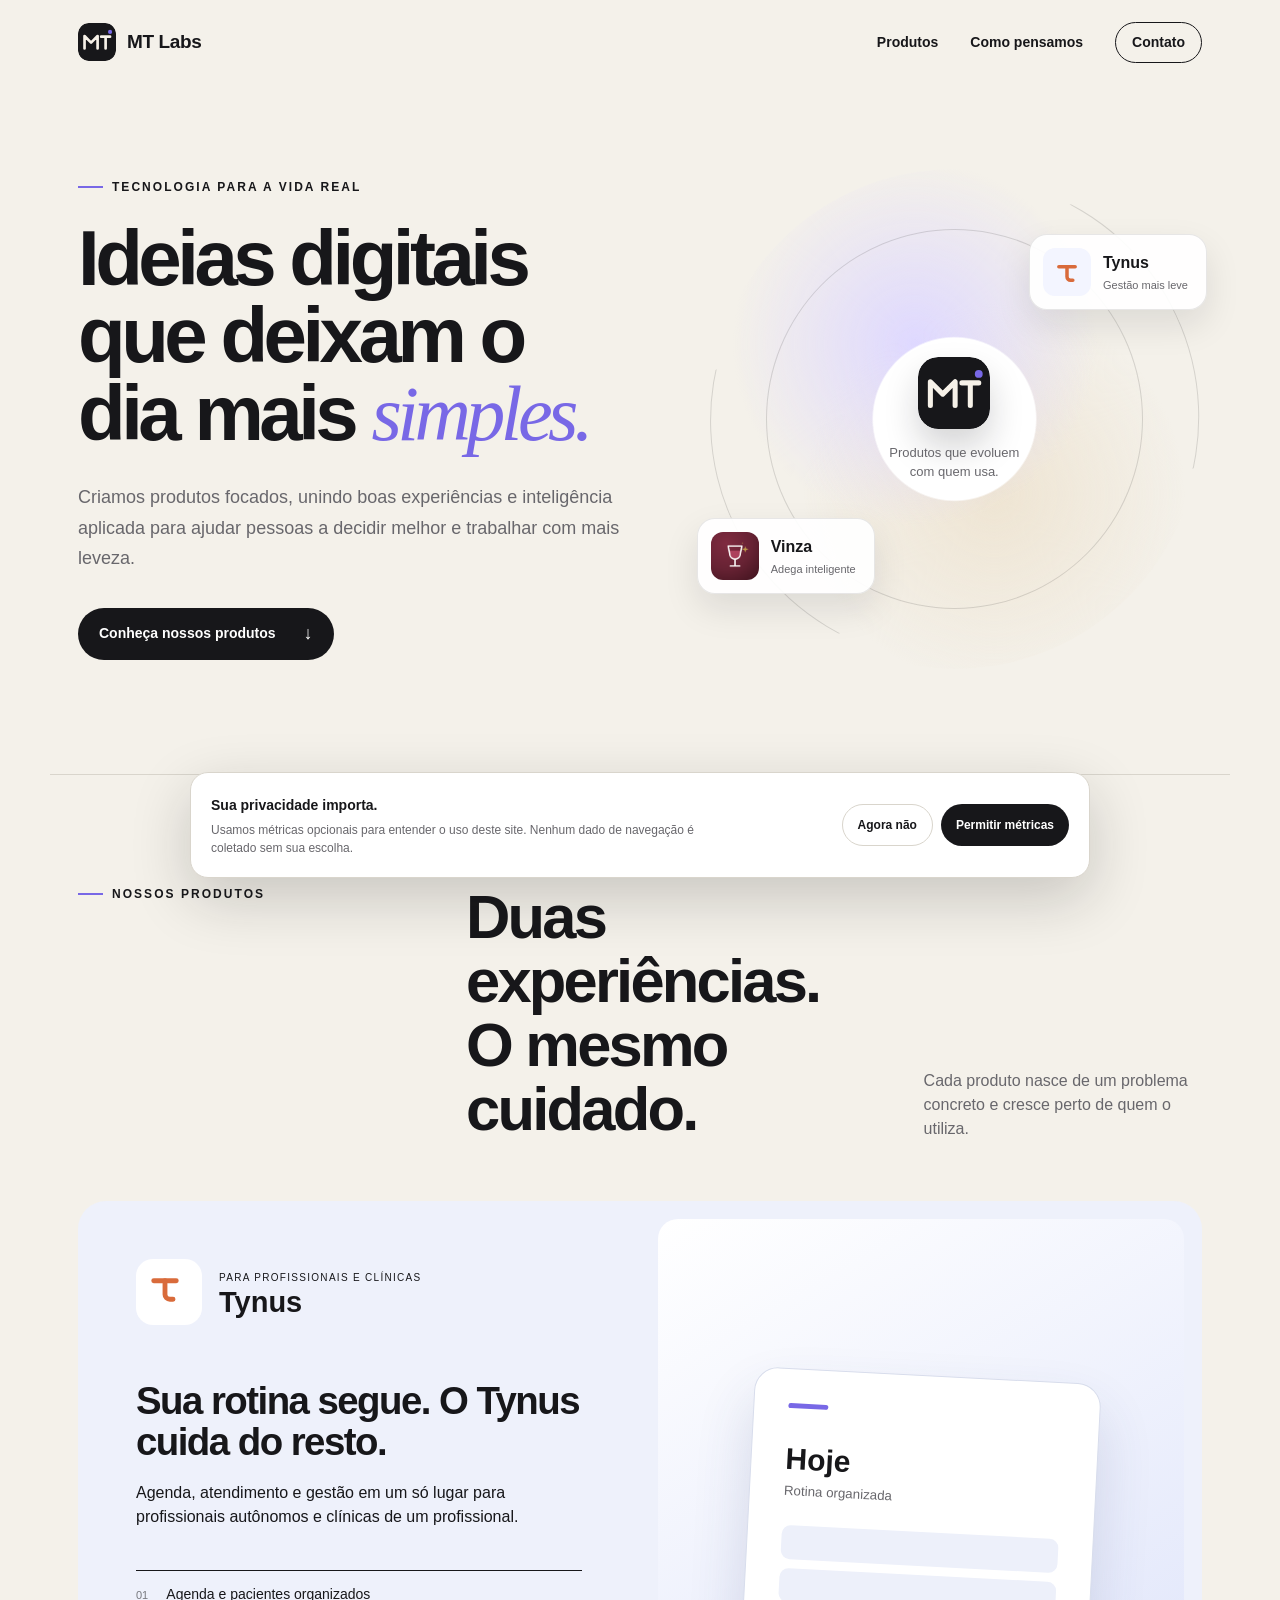
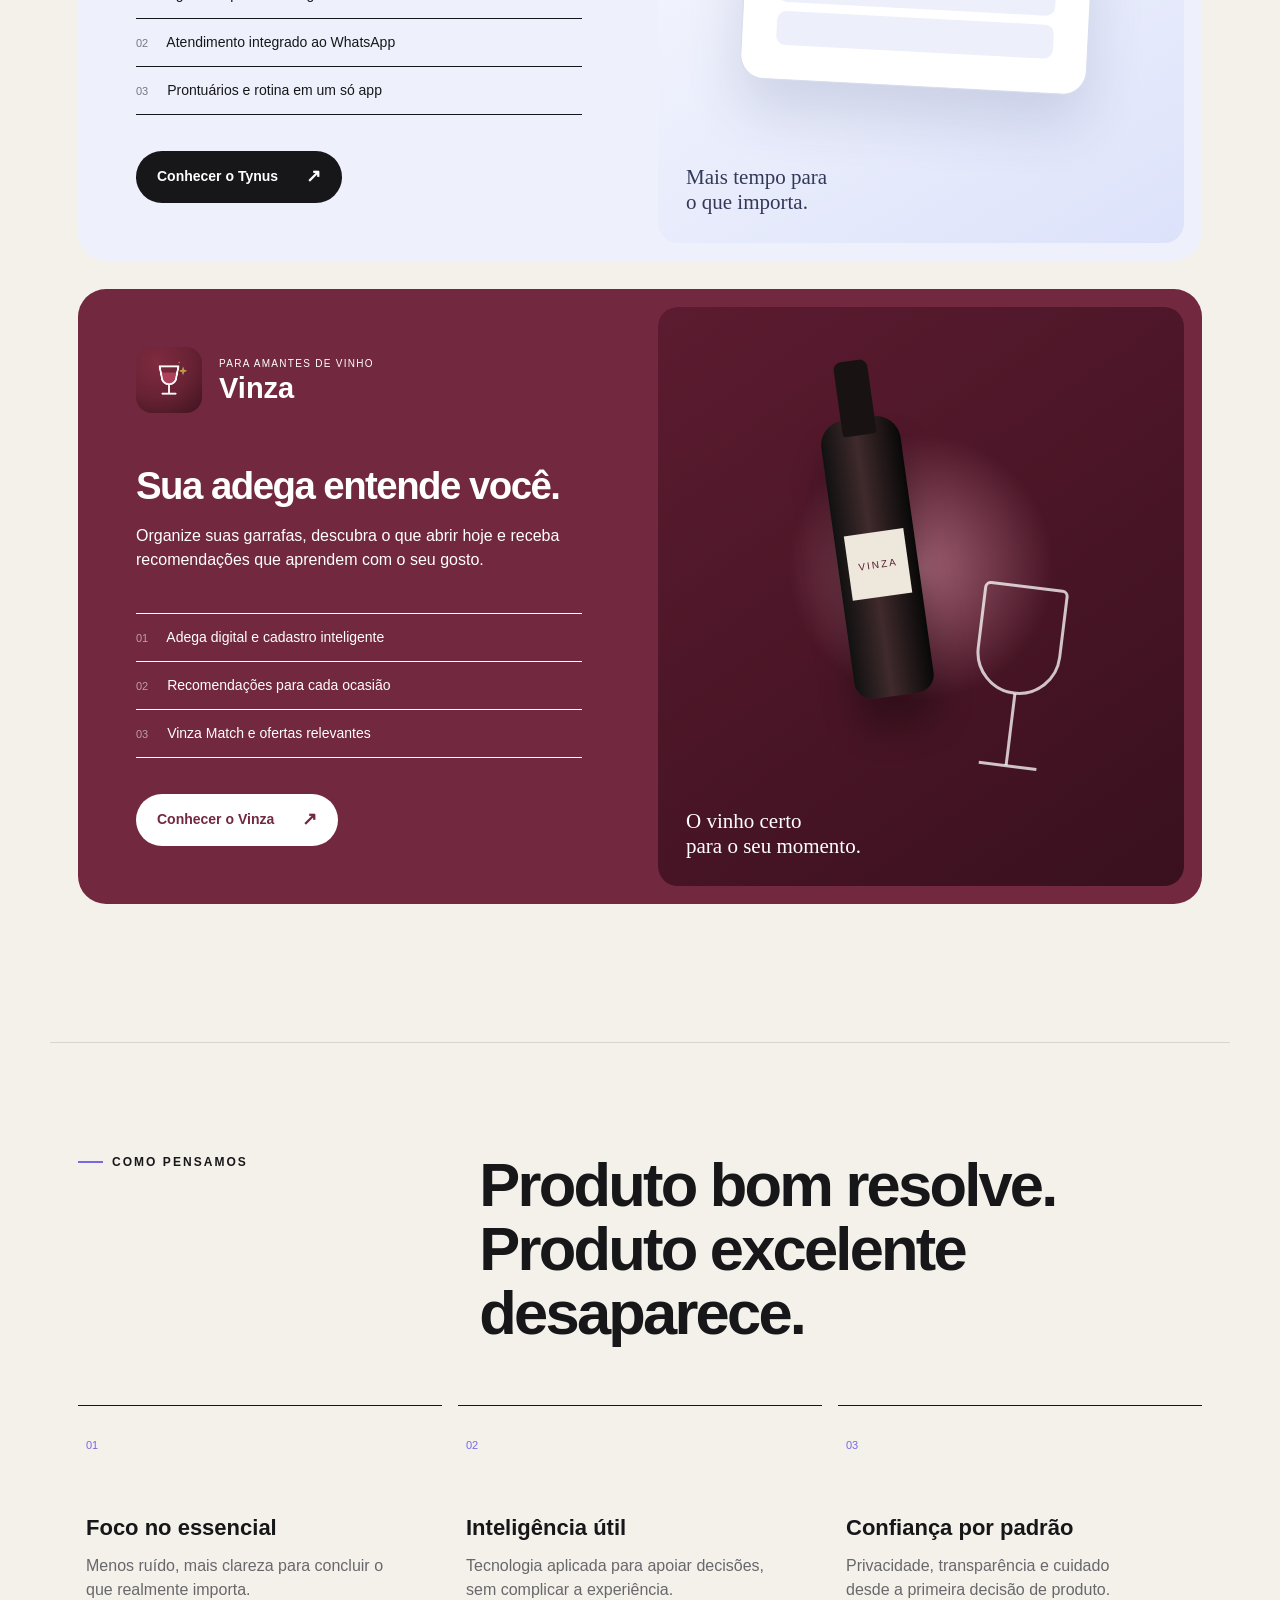
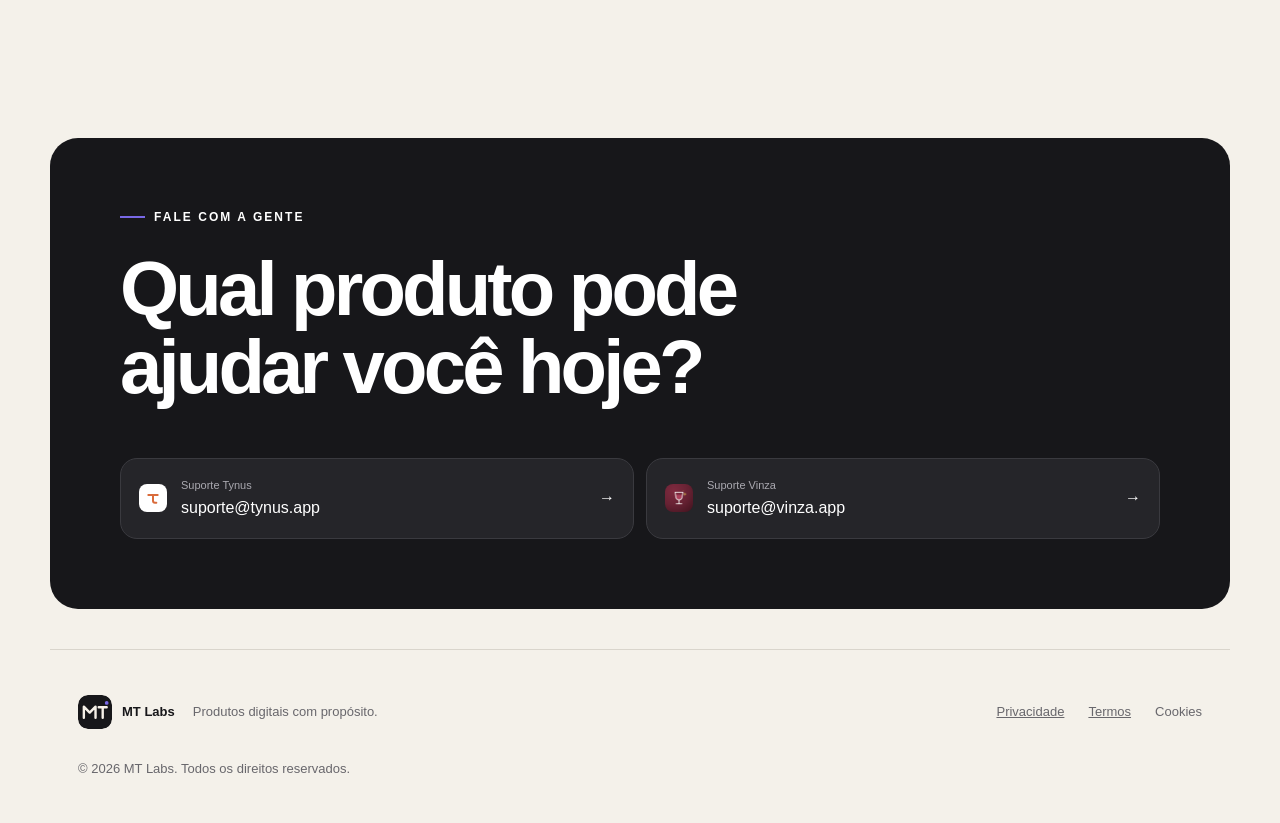
==== index.html @ 44eb9e3e "Add first project" ====
<!doctype html>
<html lang="pt-BR">
<head>
  <meta charset="utf-8">
  <meta name="viewport" content="width=device-width, initial-scale=1">
  <title>MT Labs — Produtos digitais com propósito</title>
  <meta name="description" content="A MT Labs cria produtos digitais que tornam decisões e rotinas mais simples. Conheça Vinza e Tynus.">
  <meta name="theme-color" content="#17171a">
  <meta property="og:title" content="MT Labs — Produtos digitais com propósito">
  <meta property="og:description" content="Tecnologia útil, simples e feita para a vida real.">
  <meta property="og:type" content="website">
  <meta property="og:url" content="https://mtlabs.tech/">
  <link rel="canonical" href="https://mtlabs.tech/">
  <link rel="icon" href="assets/mtlabs-mark.svg" type="image/svg+xml">
  <link rel="stylesheet" href="styles.css">
  <link rel="stylesheet" href="responsive-fixes.css">
</head>
<body>
  <a class="skip-link" href="#conteudo">Pular para o conteúdo</a>
  <header class="site-header">
    <a class="brand" href="#inicio" aria-label="MT Labs — início" data-track="navigation_clicked" data-destination="home">
      <img src="assets/mtlabs-mark.svg" alt="" width="38" height="38">
      <span>MT Labs</span>
    </a>
    <nav aria-label="Navegação principal">
      <a href="#produtos" data-track="navigation_clicked" data-destination="products">Produtos</a>
      <a href="#principios" data-track="navigation_clicked" data-destination="principles">Como pensamos</a>
      <a class="nav-cta" href="#contato" data-track="navigation_clicked" data-destination="contact">Contato</a>
    </nav>
  </header>

  <main id="conteudo">
    <section class="hero" id="inicio">
      <div class="hero-copy reveal">
        <p class="eyebrow"><span></span> Tecnologia para a vida real</p>
        <h1>Ideias digitais que deixam o dia mais <em>simples.</em></h1>
        <p class="hero-text">Criamos produtos focados, unindo boas experiências e inteligência aplicada para ajudar pessoas a decidir melhor e trabalhar com mais leveza.</p>
        <a class="button button-dark" href="#produtos" data-track="hero_cta_clicked">Conheça nossos produtos <span aria-hidden="true">↓</span></a>
      </div>
      <div class="hero-visual reveal" aria-label="Vinza e Tynus, produtos da MT Labs">
        <div class="orbit orbit-one"></div><div class="orbit orbit-two"></div>
        <div class="visual-center"><img src="assets/mtlabs-mark.svg" alt="" width="72" height="72"><span>Produtos que evoluem<br>com quem usa.</span></div>
        <div class="floating-product floating-tynus"><span class="tynus-icon"><img src="assets/tynus-symbol.svg" alt="" width="42" height="42"></span><div><strong>Tynus</strong><small>Gestão mais leve</small></div></div>
        <div class="floating-product floating-vinza"><img src="assets/vinza-icon.png" alt="" width="48" height="48"><div><strong>Vinza</strong><small>Adega inteligente</small></div></div>
      </div>
    </section>

    <section class="products section" id="produtos">
      <div class="section-heading reveal">
        <p class="eyebrow"><span></span> Nossos produtos</p>
        <h2>Duas experiências.<br>O mesmo cuidado.</h2>
        <p>Cada produto nasce de um problema concreto e cresce perto de quem o utiliza.</p>
      </div>

      <article class="product-card vinza-card reveal">
        <div class="product-content">
          <div class="product-brand"><img src="assets/vinza-icon.png" alt="Ícone do Vinza" width="66" height="66"><div><span>Para amantes de vinho</span><h3>Vinza</h3></div></div>
          <p class="product-lead">Sua adega entende você.</p>
          <p>Organize suas garrafas, descubra o que abrir hoje e receba recomendações que aprendem com o seu gosto.</p>
          <ul class="feature-list">
            <li><span>01</span> Adega digital e cadastro inteligente</li>
            <li><span>02</span> Recomendações para cada ocasião</li>
            <li><span>03</span> Vinza Match e ofertas relevantes</li>
          </ul>
          <a class="button button-light" href="https://vinza.app/" target="_blank" rel="noopener" data-product="vinza" data-track="product_opened">Conhecer o Vinza <span aria-hidden="true">↗</span></a>
        </div>
        <div class="product-art vinza-art" aria-hidden="true"><span class="wine-bottle"></span><span class="wine-glass"></span><span class="art-label">O vinho certo<br>para o seu momento.</span></div>
      </article>

      <article class="product-card tynus-card reveal">
        <div class="product-content">
          <div class="product-brand"><span class="tynus-brand-icon"><img src="assets/tynus-symbol.svg" alt="Ícone do Tynus" width="58" height="58"></span><div><span>Para profissionais e clínicas</span><h3>Tynus</h3></div></div>
          <p class="product-lead">Sua rotina segue. O Tynus cuida do resto.</p>
          <p>Agenda, atendimento e gestão em um só lugar para profissionais autônomos e clínicas de um profissional.</p>
          <ul class="feature-list">
            <li><span>01</span> Agenda e pacientes organizados</li>
            <li><span>02</span> Atendimento integrado ao WhatsApp</li>
            <li><span>03</span> Prontuários e rotina em um só app</li>
          </ul>
          <a class="button button-dark" href="https://tynus.app/" target="_blank" rel="noopener" data-product="tynus" data-track="product_opened">Conhecer o Tynus <span aria-hidden="true">↗</span></a>
        </div>
        <div class="product-art tynus-art" aria-hidden="true"><span class="schedule-card"><i></i><b>Hoje</b><small>Rotina organizada</small><span></span><span></span><span></span></span><span class="art-label">Mais tempo para<br>o que importa.</span></div>
      </article>
    </section>

    <section class="principles section" id="principios">
      <div class="section-heading reveal"><p class="eyebrow"><span></span> Como pensamos</p><h2>Produto bom resolve.<br>Produto excelente desaparece.</h2></div>
      <div class="principle-grid">
        <article class="reveal"><span>01</span><h3>Foco no essencial</h3><p>Menos ruído, mais clareza para concluir o que realmente importa.</p></article>
        <article class="reveal"><span>02</span><h3>Inteligência útil</h3><p>Tecnologia aplicada para apoiar decisões, sem complicar a experiência.</p></article>
        <article class="reveal"><span>03</span><h3>Confiança por padrão</h3><p>Privacidade, transparência e cuidado desde a primeira decisão de produto.</p></article>
      </div>
    </section>

    <section class="contact section reveal" id="contato">
      <p class="eyebrow"><span></span> Fale com a gente</p>
      <h2>Qual produto pode<br>ajudar você hoje?</h2>
      <div class="contact-links">
        <a href="mailto:suporte@vinza.app" data-product="vinza" data-track="support_clicked"><img src="assets/vinza-icon.png" alt="" width="28" height="28"><span><small>Suporte Vinza</small>suporte@vinza.app</span><b aria-hidden="true">→</b></a>
        <a href="mailto:suporte@tynus.app" data-product="tynus" data-track="support_clicked"><span class="mini-tynus"><img src="assets/tynus-symbol.svg" alt="" width="24" height="24"></span><span><small>Suporte Tynus</small>suporte@tynus.app</span><b aria-hidden="true">→</b></a>
      </div>
    </section>
  </main>

  <footer>
    <div class="footer-brand"><img src="assets/mtlabs-mark.svg" alt="" width="34" height="34"><strong>MT Labs</strong><span>Produtos digitais com propósito.</span></div>
    <div class="footer-links"><a href="privacy.html" data-track="legal_opened" data-document="privacy">Privacidade</a><a href="terms.html" data-track="legal_opened" data-document="terms">Termos</a><button type="button" data-analytics-preferences>Cookies</button></div>
    <p>© <span data-year></span> MT Labs. Todos os direitos reservados.</p>
  </footer>

  <div class="cookie-banner" data-cookie-banner hidden role="dialog" aria-label="Preferências de dados">
    <div><strong>Sua privacidade importa.</strong><p>Usamos métricas opcionais para entender o uso deste site. Nenhum dado de navegação é coletado sem sua escolha.</p></div>
    <div class="cookie-actions"><button type="button" class="button button-ghost" data-consent="denied">Agora não</button><button type="button" class="button button-dark" data-consent="granted">Permitir métricas</button></div>
  </div>
  <script src="analytics-config.js"></script>
  <script src="script.js"></script>
</body>
</html>
---- styles.css ----
:root{--ink:#17171a;--paper:#f4f1ea;--white:#fff;--muted:#68676c;--line:#d9d5cc;--accent:#7868e6;--wine:#72283f;--tynus:#eef1fb;--radius:28px;--max:1180px}
*{box-sizing:border-box}html{scroll-behavior:smooth}body{margin:0;background:var(--paper);color:var(--ink);font-family:Inter,ui-sans-serif,-apple-system,BlinkMacSystemFont,"Segoe UI",sans-serif;line-height:1.5;-webkit-font-smoothing:antialiased}a{color:inherit}img{display:block}.skip-link{position:fixed;top:-80px;left:20px;z-index:100;background:var(--ink);color:#fff;padding:12px 18px;border-radius:10px}.skip-link:focus{top:20px}.site-header{height:84px;max-width:var(--max);margin:auto;padding:0 28px;display:flex;align-items:center;justify-content:space-between}.brand{display:flex;align-items:center;gap:11px;font-weight:750;font-size:19px;text-decoration:none;letter-spacing:-.02em}.brand img{border-radius:11px}.site-header nav{display:flex;align-items:center;gap:32px}.site-header nav a{text-decoration:none;font-size:14px;font-weight:600}.nav-cta{border:1px solid var(--ink);padding:9px 16px;border-radius:999px}.hero{min-height:690px;max-width:var(--max);margin:auto;padding:70px 28px 90px;display:grid;grid-template-columns:1.06fr .94fr;gap:70px;align-items:center}.eyebrow{font-size:12px;text-transform:uppercase;letter-spacing:.17em;font-weight:750;display:flex;align-items:center;gap:9px;margin:0 0 24px}.eyebrow span{width:25px;height:2px;background:var(--accent)}h1,h2,h3,p{margin-top:0}h1{font-size:clamp(52px,6.1vw,86px);line-height:.99;letter-spacing:-.058em;margin-bottom:30px;max-width:760px}h1 em{font-family:Georgia,serif;font-weight:400;color:var(--accent)}.hero-text{font-size:18px;line-height:1.7;color:var(--muted);max-width:600px;margin-bottom:34px}.button{border:0;display:inline-flex;align-items:center;justify-content:space-between;gap:28px;min-height:52px;padding:0 21px;border-radius:999px;font:inherit;font-size:14px;font-weight:720;text-decoration:none;cursor:pointer}.button-dark{background:var(--ink);color:#fff}.button-light{background:#fff;color:var(--wine)}.button-ghost{background:transparent;color:var(--ink);border:1px solid var(--line)}.button span{font-size:18px}.hero-visual{height:500px;position:relative;border-radius:50%;display:grid;place-items:center;background:radial-gradient(circle,#fff 0 23%,transparent 23.5%),radial-gradient(circle at 42% 35%,#ded8ff,transparent 42%),radial-gradient(circle at 58% 65%,#eee4d2,transparent 44%)}.orbit{position:absolute;border:1px solid rgba(23,23,26,.14);border-radius:50%;inset:12%}.orbit-two{inset:1%;transform:rotate(65deg);clip-path:inset(0 20%)}.visual-center{position:relative;z-index:1;text-align:center;display:flex;flex-direction:column;align-items:center;gap:14px;font-size:13px;color:var(--muted)}.visual-center img{border-radius:20px;box-shadow:0 18px 34px rgba(23,23,26,.18)}.floating-product{position:absolute;z-index:2;display:flex;gap:12px;align-items:center;background:rgba(255,255,255,.92);padding:13px 18px 13px 13px;border:1px solid rgba(23,23,26,.1);border-radius:18px;box-shadow:0 15px 35px rgba(23,23,26,.1)}.floating-product img{border-radius:12px}.floating-product strong,.floating-product small{display:block}.floating-product small{font-size:11px;color:var(--muted);margin-top:2px}.floating-vinza{top:13%;right:-1%}.floating-tynus{bottom:15%;left:-2%}.tynus-icon{width:48px;height:48px;border-radius:12px;background:#f3f5ff;display:grid;place-items:center}.section{max-width:var(--max);margin:auto;padding:110px 28px}.products{border-top:1px solid var(--line)}.section-heading{display:grid;grid-template-columns:1fr 1.2fr .8fr;align-items:end;gap:40px;margin-bottom:60px}.section-heading .eyebrow{align-self:start}.section-heading h2{font-size:clamp(38px,4.8vw,64px);line-height:1.04;letter-spacing:-.045em;margin:0}.section-heading>p:last-child{color:var(--muted);margin:0}.product-card{min-height:590px;border-radius:var(--radius);overflow:hidden;display:grid;grid-template-columns:1fr 1fr;margin-bottom:28px}.product-content{padding:58px;display:flex;flex-direction:column;align-items:flex-start}.product-brand{display:flex;gap:17px;align-items:center;margin-bottom:52px}.product-brand img{border-radius:16px}.product-brand span{display:block;text-transform:uppercase;letter-spacing:.13em;font-size:10px;margin-bottom:3px}.product-brand h3{font-size:29px;line-height:1;margin:0}.product-lead{font-size:clamp(28px,3vw,42px);font-weight:730;line-height:1.08;letter-spacing:-.04em;margin-bottom:18px}.product-content>p:not(.product-lead){max-width:490px}.feature-list{list-style:none;padding:0;margin:25px 0 36px;width:100%;border-top:1px solid currentColor}.feature-list li{padding:13px 0;border-bottom:1px solid currentColor;font-size:14px}.feature-list li span{opacity:.55;font-size:11px;margin-right:15px}.vinza-card{background:var(--wine);color:#fff}.tynus-card{background:var(--tynus)}.tynus-brand-icon{width:66px;height:66px;border-radius:17px;background:#fff;display:grid;place-items:center}.product-art{margin:18px;position:relative;border-radius:20px;overflow:hidden}.vinza-art{background:radial-gradient(circle at 50% 45%,#9f6073,transparent 32%),linear-gradient(145deg,#5c1b30,#39101e)}.wine-bottle{position:absolute;width:80px;height:280px;border-radius:25px 25px 18px 18px;background:linear-gradient(90deg,#111 0,#402a2c 45%,#080808 100%);left:34%;top:19%;transform:rotate(-8deg);box-shadow:0 30px 35px rgba(0,0,0,.3)}.wine-bottle:before{content:"";position:absolute;width:34px;height:75px;left:23px;top:-58px;border-radius:8px 8px 3px 3px;background:#181312}.wine-bottle:after{content:"VINZA";position:absolute;left:10px;right:10px;top:115px;padding:25px 2px;background:#eee7dc;color:#561d30;text-align:center;font-size:10px;letter-spacing:.2em}.wine-glass{position:absolute;width:85px;height:110px;border:3px solid rgba(255,255,255,.75);border-radius:7px 7px 45px 45px;right:23%;top:48%;transform:rotate(7deg)}.wine-glass:before{content:"";position:absolute;left:39px;top:106px;width:3px;height:72px;background:rgba(255,255,255,.75)}.wine-glass:after{content:"";position:absolute;left:13px;top:177px;width:58px;height:3px;background:rgba(255,255,255,.75)}.art-label{position:absolute;left:28px;bottom:27px;color:#fff;font-family:Georgia,serif;font-size:21px;line-height:1.2}.tynus-art{background:linear-gradient(150deg,#fff,#dce2fa);display:grid;place-items:center}.schedule-card{display:block;width:66%;padding:34px;background:#fff;border:1px solid #d8ddec;border-radius:24px;box-shadow:0 30px 55px rgba(53,68,120,.16);transform:rotate(3deg)}.schedule-card i{display:block;width:40px;height:5px;background:#7868e6;border-radius:5px;margin-bottom:28px}.schedule-card b,.schedule-card small{display:block}.schedule-card b{font-size:30px}.schedule-card small{color:var(--muted);margin-bottom:24px}.schedule-card>span{display:block;background:#edf0fa;height:34px;border-radius:9px;margin-top:9px}.tynus-art .art-label{color:#343959}.principles{border-top:1px solid var(--line)}.principles .section-heading{grid-template-columns:1fr 2fr}.principle-grid{display:grid;grid-template-columns:repeat(3,1fr);gap:16px}.principle-grid article{border-top:1px solid var(--ink);padding:26px 8px 10px}.principle-grid article>span{font-size:11px;color:var(--accent)}.principle-grid h3{font-size:22px;margin:55px 0 10px}.principle-grid p{color:var(--muted);max-width:300px}.contact{background:var(--ink);color:#fff;border-radius:var(--radius);margin-bottom:40px;padding:70px}.contact h2{font-size:clamp(42px,6vw,76px);line-height:1.03;letter-spacing:-.05em;margin-bottom:52px}.contact-links{display:grid;grid-template-columns:1fr 1fr;gap:12px}.contact-links a{display:grid;grid-template-columns:auto 1fr auto;align-items:center;gap:14px;background:#252529;border:1px solid #3a3a3f;border-radius:17px;padding:18px;text-decoration:none}.contact-links img{border-radius:8px}.contact-links small{display:block;color:#aaa9b0;font-size:11px;margin-bottom:2px}.mini-tynus{width:28px;height:28px;display:grid;place-items:center;background:#fff;border-radius:8px}footer{max-width:var(--max);margin:auto;padding:45px 28px;display:grid;grid-template-columns:1fr auto;gap:30px;border-top:1px solid var(--line);font-size:13px;color:var(--muted)}.footer-brand{display:flex;align-items:center;gap:10px;color:var(--ink)}.footer-brand img{border-radius:10px}.footer-brand span{color:var(--muted);margin-left:8px}.footer-links{display:flex;gap:24px;align-items:center}.footer-links a,.footer-links button{font:inherit;color:inherit;background:none;border:0;padding:0;cursor:pointer}footer>p{grid-column:1/-1;margin:0}.cookie-banner{position:fixed;z-index:50;left:22px;right:22px;bottom:22px;max-width:900px;margin:auto;background:#fff;border:1px solid var(--line);border-radius:18px;box-shadow:0 20px 60px rgba(23,23,26,.2);padding:20px;display:flex;justify-content:space-between;align-items:center;gap:30px}.cookie-banner[hidden]{display:none}.cookie-banner strong{font-size:14px}.cookie-banner p{font-size:12px;color:var(--muted);margin:4px 0 0;max-width:520px}.cookie-actions{display:flex;gap:8px;flex-shrink:0}.cookie-actions .button{min-height:42px;padding:0 15px;font-size:12px}.reveal{opacity:0;transform:translateY(18px);transition:opacity .6s ease,transform .6s ease}.reveal.visible{opacity:1;transform:none}@media (prefers-reduced-motion:reduce){html{scroll-behavior:auto}.reveal{opacity:1;transform:none;transition:none}}@media(max-width:800px){.site-header{height:72px;padding:0 20px}.site-header nav a:not(.nav-cta){display:none}.hero{padding:48px 20px 70px;grid-template-columns:1fr;gap:35px}.hero-visual{height:370px}.floating-vinza{right:0}.floating-tynus{left:0}.section{padding:78px 20px}.section-heading,.principles .section-heading{grid-template-columns:1fr;gap:16px;margin-bottom:40px}.product-card{grid-template-columns:1fr;min-height:0}.product-content{padding:34px 26px}.product-brand{margin-bottom:35px}.product-art{height:380px}.principle-grid{grid-template-columns:1fr}.principle-grid h3{margin-top:25px}.contact{margin:0 12px 30px;padding:52px 26px}.contact-links{grid-template-columns:1fr}footer{grid-template-columns:1fr}.footer-links{flex-wrap:wrap}.cookie-banner{align-items:stretch;flex-direction:column;gap:15px}.cookie-actions{justify-content:flex-end}}@media(max-width:430px){h1{font-size:49px}.hero-visual{height:320px}.floating-product{padding:9px 12px 9px 9px}.floating-product img,.tynus-icon{width:40px;height:40px}.product-art{height:320px}.wine-bottle{left:28%;transform:scale(.83) rotate(-8deg)}.wine-glass{right:14%;transform:scale(.8) rotate(7deg)}.schedule-card{width:80%;padding:25px}.footer-brand span{display:none}.cookie-actions{flex-direction:column}.cookie-actions .button{width:100%}}
---- responsive-fixes.css ----
body { overflow-x: hidden; }
.hero-copy, .hero-visual, .product-content, .product-art { min-width: 0; }
.products { display: grid; }
.products > .section-heading { grid-row: 1; }
.products > .tynus-card { grid-row: 2; }
.products > .vinza-card { grid-row: 3; }
.floating-tynus { top: 13%; right: -1%; bottom: auto; left: auto; }
.floating-vinza { top: auto; right: auto; bottom: 15%; left: -2%; }
.contact-links a[data-product="tynus"] { order: -1; }
@media (max-width: 430px) {
  h1 { font-size: 45px; }
  .cookie-banner { max-width: calc(100vw - 44px); }
}
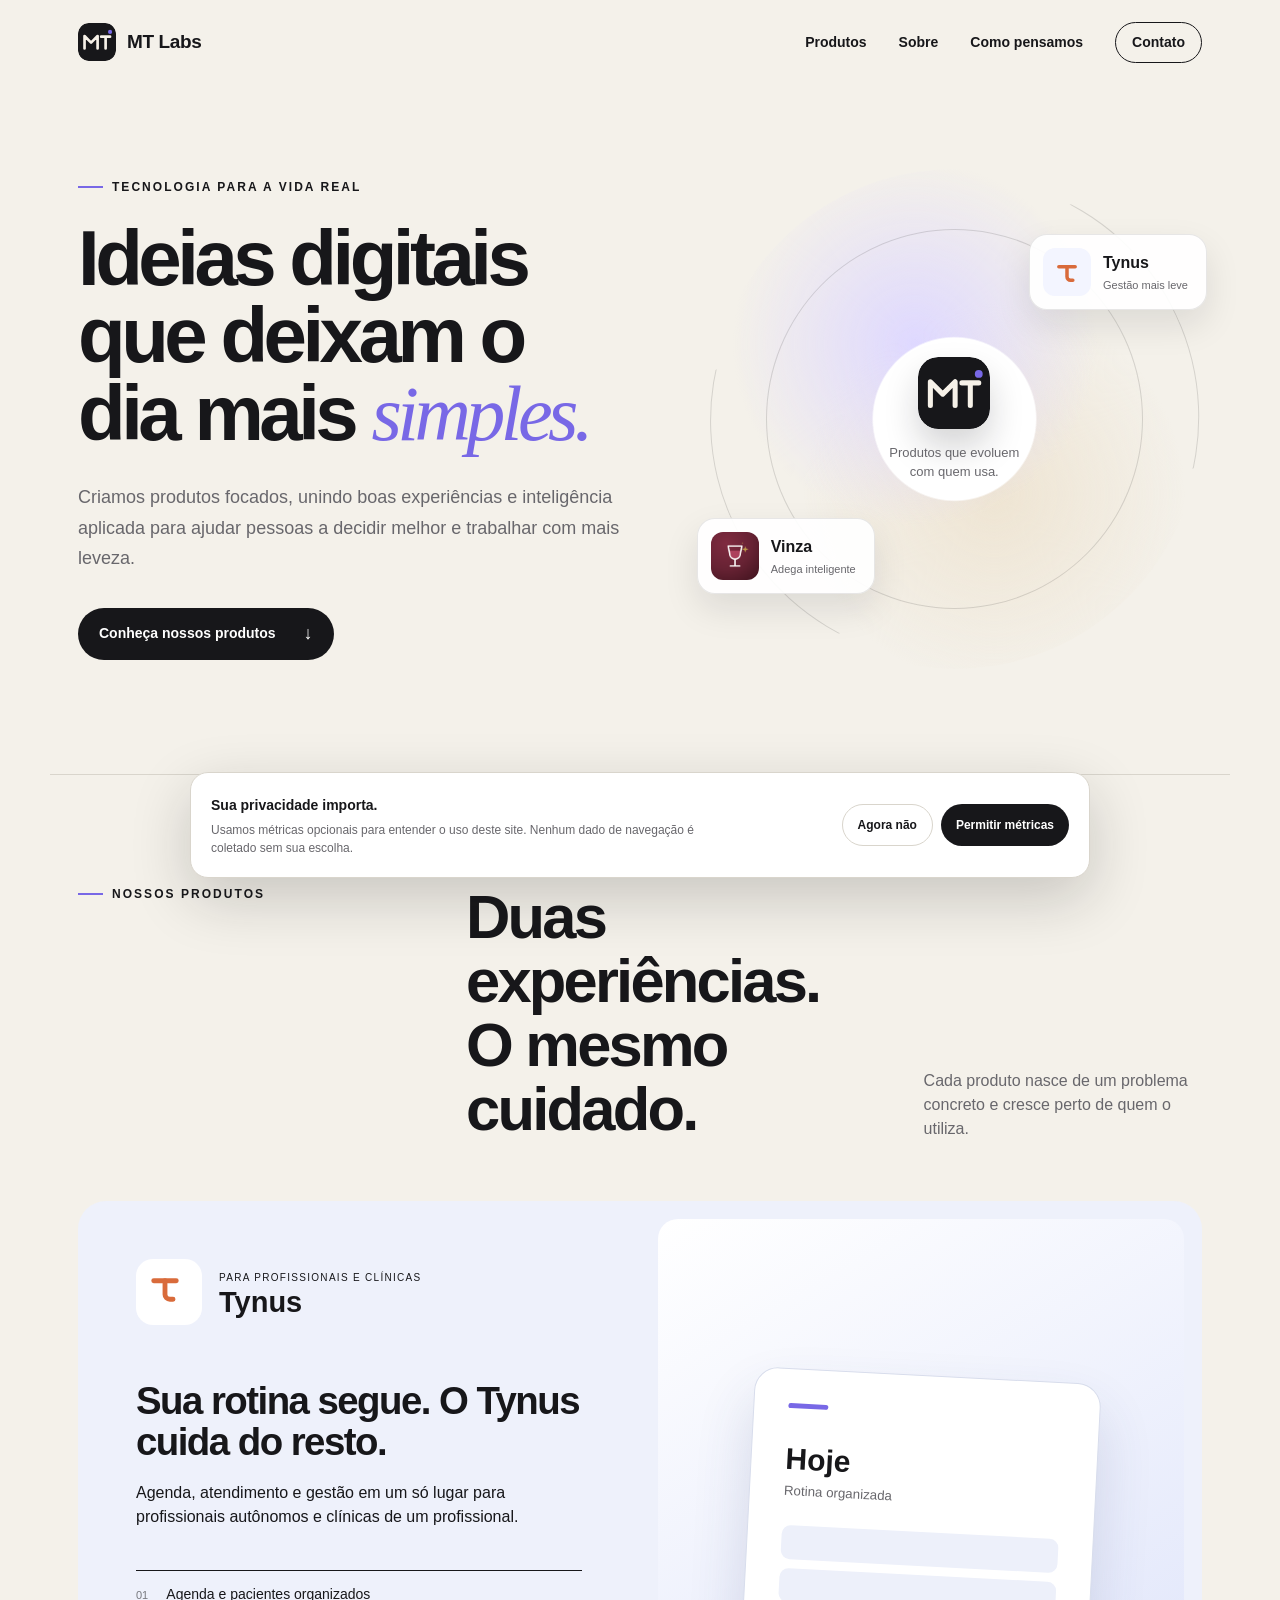
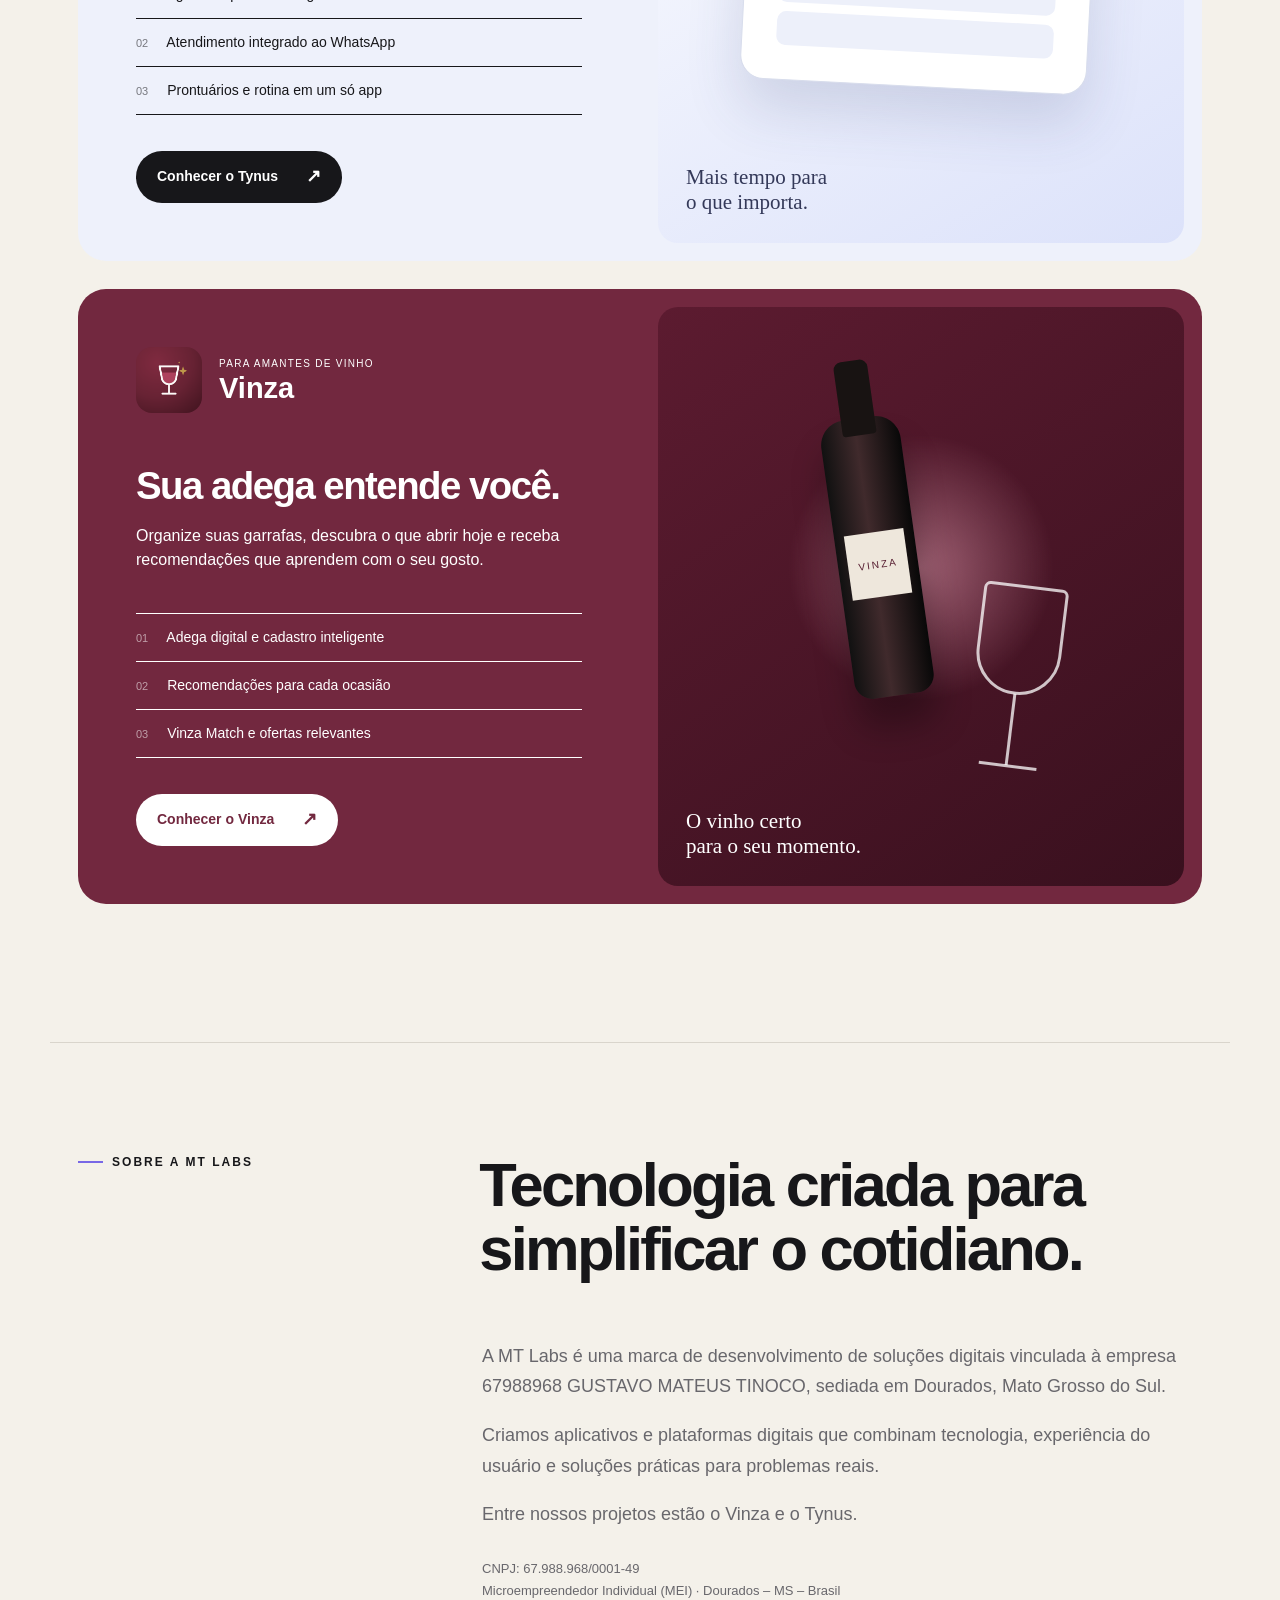
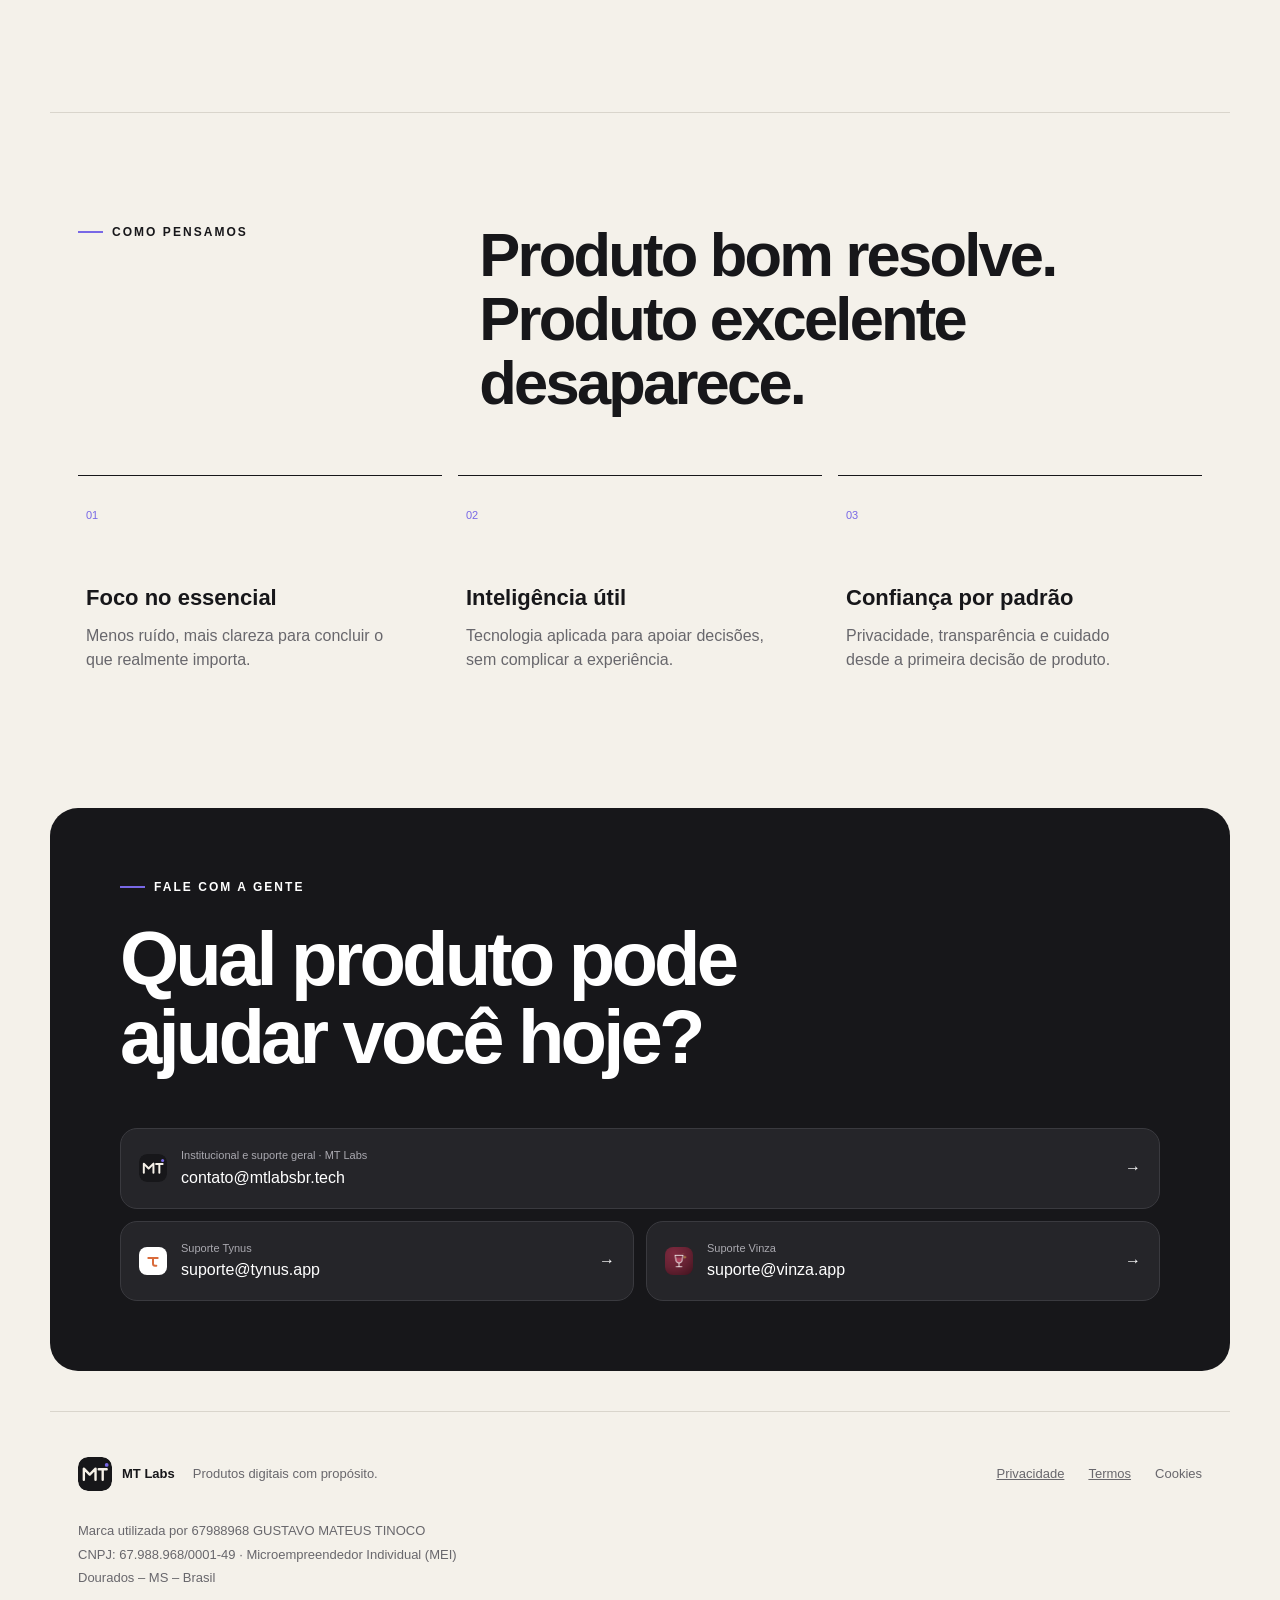
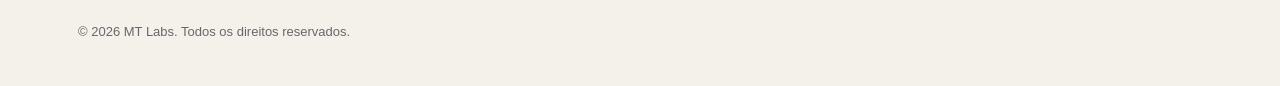
==== commit 59e94a32: "add" ====
--- a/index.html
+++ b/index.html
@@ -4,16 +4,35 @@
   <meta charset="utf-8">
   <meta name="viewport" content="width=device-width, initial-scale=1">
   <title>MT Labs — Produtos digitais com propósito</title>
-  <meta name="description" content="A MT Labs cria produtos digitais que tornam decisões e rotinas mais simples. Conheça Vinza e Tynus.">
+  <meta name="description" content="A MT Labs é uma marca de desenvolvimento de soluções digitais de Dourados, MS, vinculada à empresa 67988968 GUSTAVO MATEUS TINOCO (MEI). Conheça Vinza e Tynus.">
   <meta name="theme-color" content="#17171a">
   <meta property="og:title" content="MT Labs — Produtos digitais com propósito">
-  <meta property="og:description" content="Tecnologia útil, simples e feita para a vida real.">
+  <meta property="og:description" content="Soluções digitais criadas em Dourados, MS, pela MT Labs, marca de 67988968 GUSTAVO MATEUS TINOCO (MEI). Conheça Vinza e Tynus.">
   <meta property="og:type" content="website">
-  <meta property="og:url" content="https://mtlabs.tech/">
-  <link rel="canonical" href="https://mtlabs.tech/">
+  <meta property="og:url" content="https://mtlabsbr.tech/">
+  <link rel="canonical" href="https://mtlabsbr.tech/">
   <link rel="icon" href="assets/mtlabs-mark.svg" type="image/svg+xml">
   <link rel="stylesheet" href="styles.css">
   <link rel="stylesheet" href="responsive-fixes.css">
+  <script type="application/ld+json">
+{
+  "@context": "https://schema.org",
+  "@type": "Organization",
+  "@id": "https://mtlabsbr.tech/#organizacao",
+  "name": "MT Labs",
+  "legalName": "67988968 GUSTAVO MATEUS TINOCO",
+  "taxID": "67.988.968/0001-49",
+  "url": "https://mtlabsbr.tech/",
+  "email": "contato@mtlabsbr.tech",
+  "description": "MT Labs é a marca de desenvolvimento de soluções digitais da empresa 67988968 GUSTAVO MATEUS TINOCO, Microempreendedor Individual (MEI), responsável pelos projetos Vinza e Tynus.",
+  "address": {
+    "@type": "PostalAddress",
+    "addressLocality": "Dourados",
+    "addressRegion": "MS",
+    "addressCountry": "BR"
+  }
+}
+  </script>
 </head>
 <body>
   <a class="skip-link" href="#conteudo">Pular para o conteúdo</a>
@@ -24,6 +43,7 @@
     </a>
     <nav aria-label="Navegação principal">
       <a href="#produtos" data-track="navigation_clicked" data-destination="products">Produtos</a>
+      <a href="#sobre" data-track="navigation_clicked" data-destination="about">Sobre</a>
       <a href="#principios" data-track="navigation_clicked" data-destination="principles">Como pensamos</a>
       <a class="nav-cta" href="#contato" data-track="navigation_clicked" data-destination="contact">Contato</a>
     </nav>
@@ -83,6 +103,19 @@
       </article>
     </section>
 
+    <section class="about section" id="sobre" aria-labelledby="sobre-titulo">
+      <div class="section-heading reveal">
+        <p class="eyebrow"><span></span> Sobre a MT Labs</p>
+        <h2 id="sobre-titulo">Tecnologia criada para simplificar o cotidiano.</h2>
+      </div>
+      <div class="about-copy reveal">
+        <p>A MT Labs é uma marca de desenvolvimento de soluções digitais vinculada à empresa 67988968 GUSTAVO MATEUS TINOCO, sediada em Dourados, Mato Grosso do Sul.</p>
+        <p>Criamos aplicativos e plataformas digitais que combinam tecnologia, experiência do usuário e soluções práticas para problemas reais.</p>
+        <p>Entre nossos projetos estão o Vinza e o Tynus.</p>
+        <p class="about-details">CNPJ: 67.988.968/0001-49<br>Microempreendedor Individual (MEI) · Dourados – MS – Brasil</p>
+      </div>
+    </section>
+
     <section class="principles section" id="principios">
       <div class="section-heading reveal"><p class="eyebrow"><span></span> Como pensamos</p><h2>Produto bom resolve.<br>Produto excelente desaparece.</h2></div>
       <div class="principle-grid">
@@ -96,6 +129,7 @@
       <p class="eyebrow"><span></span> Fale com a gente</p>
       <h2>Qual produto pode<br>ajudar você hoje?</h2>
       <div class="contact-links">
+        <a class="institutional-contact" href="mailto:contato@mtlabsbr.tech" data-track="support_clicked" data-destination="institutional"><img src="assets/mtlabs-mark.svg" alt="" width="28" height="28"><span><small>Institucional e suporte geral · MT Labs</small>contato@mtlabsbr.tech</span><b aria-hidden="true">→</b></a>
         <a href="mailto:suporte@vinza.app" data-product="vinza" data-track="support_clicked"><img src="assets/vinza-icon.png" alt="" width="28" height="28"><span><small>Suporte Vinza</small>suporte@vinza.app</span><b aria-hidden="true">→</b></a>
         <a href="mailto:suporte@tynus.app" data-product="tynus" data-track="support_clicked"><span class="mini-tynus"><img src="assets/tynus-symbol.svg" alt="" width="24" height="24"></span><span><small>Suporte Tynus</small>suporte@tynus.app</span><b aria-hidden="true">→</b></a>
       </div>
@@ -105,6 +139,7 @@
   <footer>
     <div class="footer-brand"><img src="assets/mtlabs-mark.svg" alt="" width="34" height="34"><strong>MT Labs</strong><span>Produtos digitais com propósito.</span></div>
     <div class="footer-links"><a href="privacy.html" data-track="legal_opened" data-document="privacy">Privacidade</a><a href="terms.html" data-track="legal_opened" data-document="terms">Termos</a><button type="button" data-analytics-preferences>Cookies</button></div>
+    <div class="footer-identity"><p>Marca utilizada por 67988968 GUSTAVO MATEUS TINOCO</p><p>CNPJ: 67.988.968/0001-49 · Microempreendedor Individual (MEI)</p><p>Dourados – MS – Brasil</p></div>
     <p>© <span data-year></span> MT Labs. Todos os direitos reservados.</p>
   </footer>
 
--- a/styles.css
+++ b/styles.css
@@ -1,2 +1,12 @@
 :root{--ink:#17171a;--paper:#f4f1ea;--white:#fff;--muted:#68676c;--line:#d9d5cc;--accent:#7868e6;--wine:#72283f;--tynus:#eef1fb;--radius:28px;--max:1180px}
 *{box-sizing:border-box}html{scroll-behavior:smooth}body{margin:0;background:var(--paper);color:var(--ink);font-family:Inter,ui-sans-serif,-apple-system,BlinkMacSystemFont,"Segoe UI",sans-serif;line-height:1.5;-webkit-font-smoothing:antialiased}a{color:inherit}img{display:block}.skip-link{position:fixed;top:-80px;left:20px;z-index:100;background:var(--ink);color:#fff;padding:12px 18px;border-radius:10px}.skip-link:focus{top:20px}.site-header{height:84px;max-width:var(--max);margin:auto;padding:0 28px;display:flex;align-items:center;justify-content:space-between}.brand{display:flex;align-items:center;gap:11px;font-weight:750;font-size:19px;text-decoration:none;letter-spacing:-.02em}.brand img{border-radius:11px}.site-header nav{display:flex;align-items:center;gap:32px}.site-header nav a{text-decoration:none;font-size:14px;font-weight:600}.nav-cta{border:1px solid var(--ink);padding:9px 16px;border-radius:999px}.hero{min-height:690px;max-width:var(--max);margin:auto;padding:70px 28px 90px;display:grid;grid-template-columns:1.06fr .94fr;gap:70px;align-items:center}.eyebrow{font-size:12px;text-transform:uppercase;letter-spacing:.17em;font-weight:750;display:flex;align-items:center;gap:9px;margin:0 0 24px}.eyebrow span{width:25px;height:2px;background:var(--accent)}h1,h2,h3,p{margin-top:0}h1{font-size:clamp(52px,6.1vw,86px);line-height:.99;letter-spacing:-.058em;margin-bottom:30px;max-width:760px}h1 em{font-family:Georgia,serif;font-weight:400;color:var(--accent)}.hero-text{font-size:18px;line-height:1.7;color:var(--muted);max-width:600px;margin-bottom:34px}.button{border:0;display:inline-flex;align-items:center;justify-content:space-between;gap:28px;min-height:52px;padding:0 21px;border-radius:999px;font:inherit;font-size:14px;font-weight:720;text-decoration:none;cursor:pointer}.button-dark{background:var(--ink);color:#fff}.button-light{background:#fff;color:var(--wine)}.button-ghost{background:transparent;color:var(--ink);border:1px solid var(--line)}.button span{font-size:18px}.hero-visual{height:500px;position:relative;border-radius:50%;display:grid;place-items:center;background:radial-gradient(circle,#fff 0 23%,transparent 23.5%),radial-gradient(circle at 42% 35%,#ded8ff,transparent 42%),radial-gradient(circle at 58% 65%,#eee4d2,transparent 44%)}.orbit{position:absolute;border:1px solid rgba(23,23,26,.14);border-radius:50%;inset:12%}.orbit-two{inset:1%;transform:rotate(65deg);clip-path:inset(0 20%)}.visual-center{position:relative;z-index:1;text-align:center;display:flex;flex-direction:column;align-items:center;gap:14px;font-size:13px;color:var(--muted)}.visual-center img{border-radius:20px;box-shadow:0 18px 34px rgba(23,23,26,.18)}.floating-product{position:absolute;z-index:2;display:flex;gap:12px;align-items:center;background:rgba(255,255,255,.92);padding:13px 18px 13px 13px;border:1px solid rgba(23,23,26,.1);border-radius:18px;box-shadow:0 15px 35px rgba(23,23,26,.1)}.floating-product img{border-radius:12px}.floating-product strong,.floating-product small{display:block}.floating-product small{font-size:11px;color:var(--muted);margin-top:2px}.floating-vinza{top:13%;right:-1%}.floating-tynus{bottom:15%;left:-2%}.tynus-icon{width:48px;height:48px;border-radius:12px;background:#f3f5ff;display:grid;place-items:center}.section{max-width:var(--max);margin:auto;padding:110px 28px}.products{border-top:1px solid var(--line)}.section-heading{display:grid;grid-template-columns:1fr 1.2fr .8fr;align-items:end;gap:40px;margin-bottom:60px}.section-heading .eyebrow{align-self:start}.section-heading h2{font-size:clamp(38px,4.8vw,64px);line-height:1.04;letter-spacing:-.045em;margin:0}.section-heading>p:last-child{color:var(--muted);margin:0}.product-card{min-height:590px;border-radius:var(--radius);overflow:hidden;display:grid;grid-template-columns:1fr 1fr;margin-bottom:28px}.product-content{padding:58px;display:flex;flex-direction:column;align-items:flex-start}.product-brand{display:flex;gap:17px;align-items:center;margin-bottom:52px}.product-brand img{border-radius:16px}.product-brand span{display:block;text-transform:uppercase;letter-spacing:.13em;font-size:10px;margin-bottom:3px}.product-brand h3{font-size:29px;line-height:1;margin:0}.product-lead{font-size:clamp(28px,3vw,42px);font-weight:730;line-height:1.08;letter-spacing:-.04em;margin-bottom:18px}.product-content>p:not(.product-lead){max-width:490px}.feature-list{list-style:none;padding:0;margin:25px 0 36px;width:100%;border-top:1px solid currentColor}.feature-list li{padding:13px 0;border-bottom:1px solid currentColor;font-size:14px}.feature-list li span{opacity:.55;font-size:11px;margin-right:15px}.vinza-card{background:var(--wine);color:#fff}.tynus-card{background:var(--tynus)}.tynus-brand-icon{width:66px;height:66px;border-radius:17px;background:#fff;display:grid;place-items:center}.product-art{margin:18px;position:relative;border-radius:20px;overflow:hidden}.vinza-art{background:radial-gradient(circle at 50% 45%,#9f6073,transparent 32%),linear-gradient(145deg,#5c1b30,#39101e)}.wine-bottle{position:absolute;width:80px;height:280px;border-radius:25px 25px 18px 18px;background:linear-gradient(90deg,#111 0,#402a2c 45%,#080808 100%);left:34%;top:19%;transform:rotate(-8deg);box-shadow:0 30px 35px rgba(0,0,0,.3)}.wine-bottle:before{content:"";position:absolute;width:34px;height:75px;left:23px;top:-58px;border-radius:8px 8px 3px 3px;background:#181312}.wine-bottle:after{content:"VINZA";position:absolute;left:10px;right:10px;top:115px;padding:25px 2px;background:#eee7dc;color:#561d30;text-align:center;font-size:10px;letter-spacing:.2em}.wine-glass{position:absolute;width:85px;height:110px;border:3px solid rgba(255,255,255,.75);border-radius:7px 7px 45px 45px;right:23%;top:48%;transform:rotate(7deg)}.wine-glass:before{content:"";position:absolute;left:39px;top:106px;width:3px;height:72px;background:rgba(255,255,255,.75)}.wine-glass:after{content:"";position:absolute;left:13px;top:177px;width:58px;height:3px;background:rgba(255,255,255,.75)}.art-label{position:absolute;left:28px;bottom:27px;color:#fff;font-family:Georgia,serif;font-size:21px;line-height:1.2}.tynus-art{background:linear-gradient(150deg,#fff,#dce2fa);display:grid;place-items:center}.schedule-card{display:block;width:66%;padding:34px;background:#fff;border:1px solid #d8ddec;border-radius:24px;box-shadow:0 30px 55px rgba(53,68,120,.16);transform:rotate(3deg)}.schedule-card i{display:block;width:40px;height:5px;background:#7868e6;border-radius:5px;margin-bottom:28px}.schedule-card b,.schedule-card small{display:block}.schedule-card b{font-size:30px}.schedule-card small{color:var(--muted);margin-bottom:24px}.schedule-card>span{display:block;background:#edf0fa;height:34px;border-radius:9px;margin-top:9px}.tynus-art .art-label{color:#343959}.principles{border-top:1px solid var(--line)}.principles .section-heading{grid-template-columns:1fr 2fr}.principle-grid{display:grid;grid-template-columns:repeat(3,1fr);gap:16px}.principle-grid article{border-top:1px solid var(--ink);padding:26px 8px 10px}.principle-grid article>span{font-size:11px;color:var(--accent)}.principle-grid h3{font-size:22px;margin:55px 0 10px}.principle-grid p{color:var(--muted);max-width:300px}.contact{background:var(--ink);color:#fff;border-radius:var(--radius);margin-bottom:40px;padding:70px}.contact h2{font-size:clamp(42px,6vw,76px);line-height:1.03;letter-spacing:-.05em;margin-bottom:52px}.contact-links{display:grid;grid-template-columns:1fr 1fr;gap:12px}.contact-links a{display:grid;grid-template-columns:auto 1fr auto;align-items:center;gap:14px;background:#252529;border:1px solid #3a3a3f;border-radius:17px;padding:18px;text-decoration:none}.contact-links img{border-radius:8px}.contact-links small{display:block;color:#aaa9b0;font-size:11px;margin-bottom:2px}.mini-tynus{width:28px;height:28px;display:grid;place-items:center;background:#fff;border-radius:8px}footer{max-width:var(--max);margin:auto;padding:45px 28px;display:grid;grid-template-columns:1fr auto;gap:30px;border-top:1px solid var(--line);font-size:13px;color:var(--muted)}.footer-brand{display:flex;align-items:center;gap:10px;color:var(--ink)}.footer-brand img{border-radius:10px}.footer-brand span{color:var(--muted);margin-left:8px}.footer-links{display:flex;gap:24px;align-items:center}.footer-links a,.footer-links button{font:inherit;color:inherit;background:none;border:0;padding:0;cursor:pointer}footer>p{grid-column:1/-1;margin:0}.cookie-banner{position:fixed;z-index:50;left:22px;right:22px;bottom:22px;max-width:900px;margin:auto;background:#fff;border:1px solid var(--line);border-radius:18px;box-shadow:0 20px 60px rgba(23,23,26,.2);padding:20px;display:flex;justify-content:space-between;align-items:center;gap:30px}.cookie-banner[hidden]{display:none}.cookie-banner strong{font-size:14px}.cookie-banner p{font-size:12px;color:var(--muted);margin:4px 0 0;max-width:520px}.cookie-actions{display:flex;gap:8px;flex-shrink:0}.cookie-actions .button{min-height:42px;padding:0 15px;font-size:12px}.reveal{opacity:0;transform:translateY(18px);transition:opacity .6s ease,transform .6s ease}.reveal.visible{opacity:1;transform:none}@media (prefers-reduced-motion:reduce){html{scroll-behavior:auto}.reveal{opacity:1;transform:none;transition:none}}@media(max-width:800px){.site-header{height:72px;padding:0 20px}.site-header nav a:not(.nav-cta){display:none}.hero{padding:48px 20px 70px;grid-template-columns:1fr;gap:35px}.hero-visual{height:370px}.floating-vinza{right:0}.floating-tynus{left:0}.section{padding:78px 20px}.section-heading,.principles .section-heading{grid-template-columns:1fr;gap:16px;margin-bottom:40px}.product-card{grid-template-columns:1fr;min-height:0}.product-content{padding:34px 26px}.product-brand{margin-bottom:35px}.product-art{height:380px}.principle-grid{grid-template-columns:1fr}.principle-grid h3{margin-top:25px}.contact{margin:0 12px 30px;padding:52px 26px}.contact-links{grid-template-columns:1fr}footer{grid-template-columns:1fr}.footer-links{flex-wrap:wrap}.cookie-banner{align-items:stretch;flex-direction:column;gap:15px}.cookie-actions{justify-content:flex-end}}@media(max-width:430px){h1{font-size:49px}.hero-visual{height:320px}.floating-product{padding:9px 12px 9px 9px}.floating-product img,.tynus-icon{width:40px;height:40px}.product-art{height:320px}.wine-bottle{left:28%;transform:scale(.83) rotate(-8deg)}.wine-glass{right:14%;transform:scale(.8) rotate(7deg)}.schedule-card{width:80%;padding:25px}.footer-brand span{display:none}.cookie-actions{flex-direction:column}.cookie-actions .button{width:100%}}
+
+.about{border-top:1px solid var(--line)}
+.about .section-heading{grid-template-columns:1fr 2fr}
+.about-copy{max-width:720px;margin-left:auto;color:var(--muted);font-size:18px;line-height:1.7}
+.about-details{font-size:13px;margin:28px 0 0}
+.contact-links .institutional-contact{grid-column:1/-1;order:-2}
+.contact-links a>span{min-width:0;overflow-wrap:anywhere}
+.footer-identity{grid-column:1/-1;overflow-wrap:anywhere}
+.footer-identity p{margin:0 0 4px}
+@media(max-width:800px){.about .section-heading{grid-template-columns:1fr}.about-copy{font-size:16px}}
